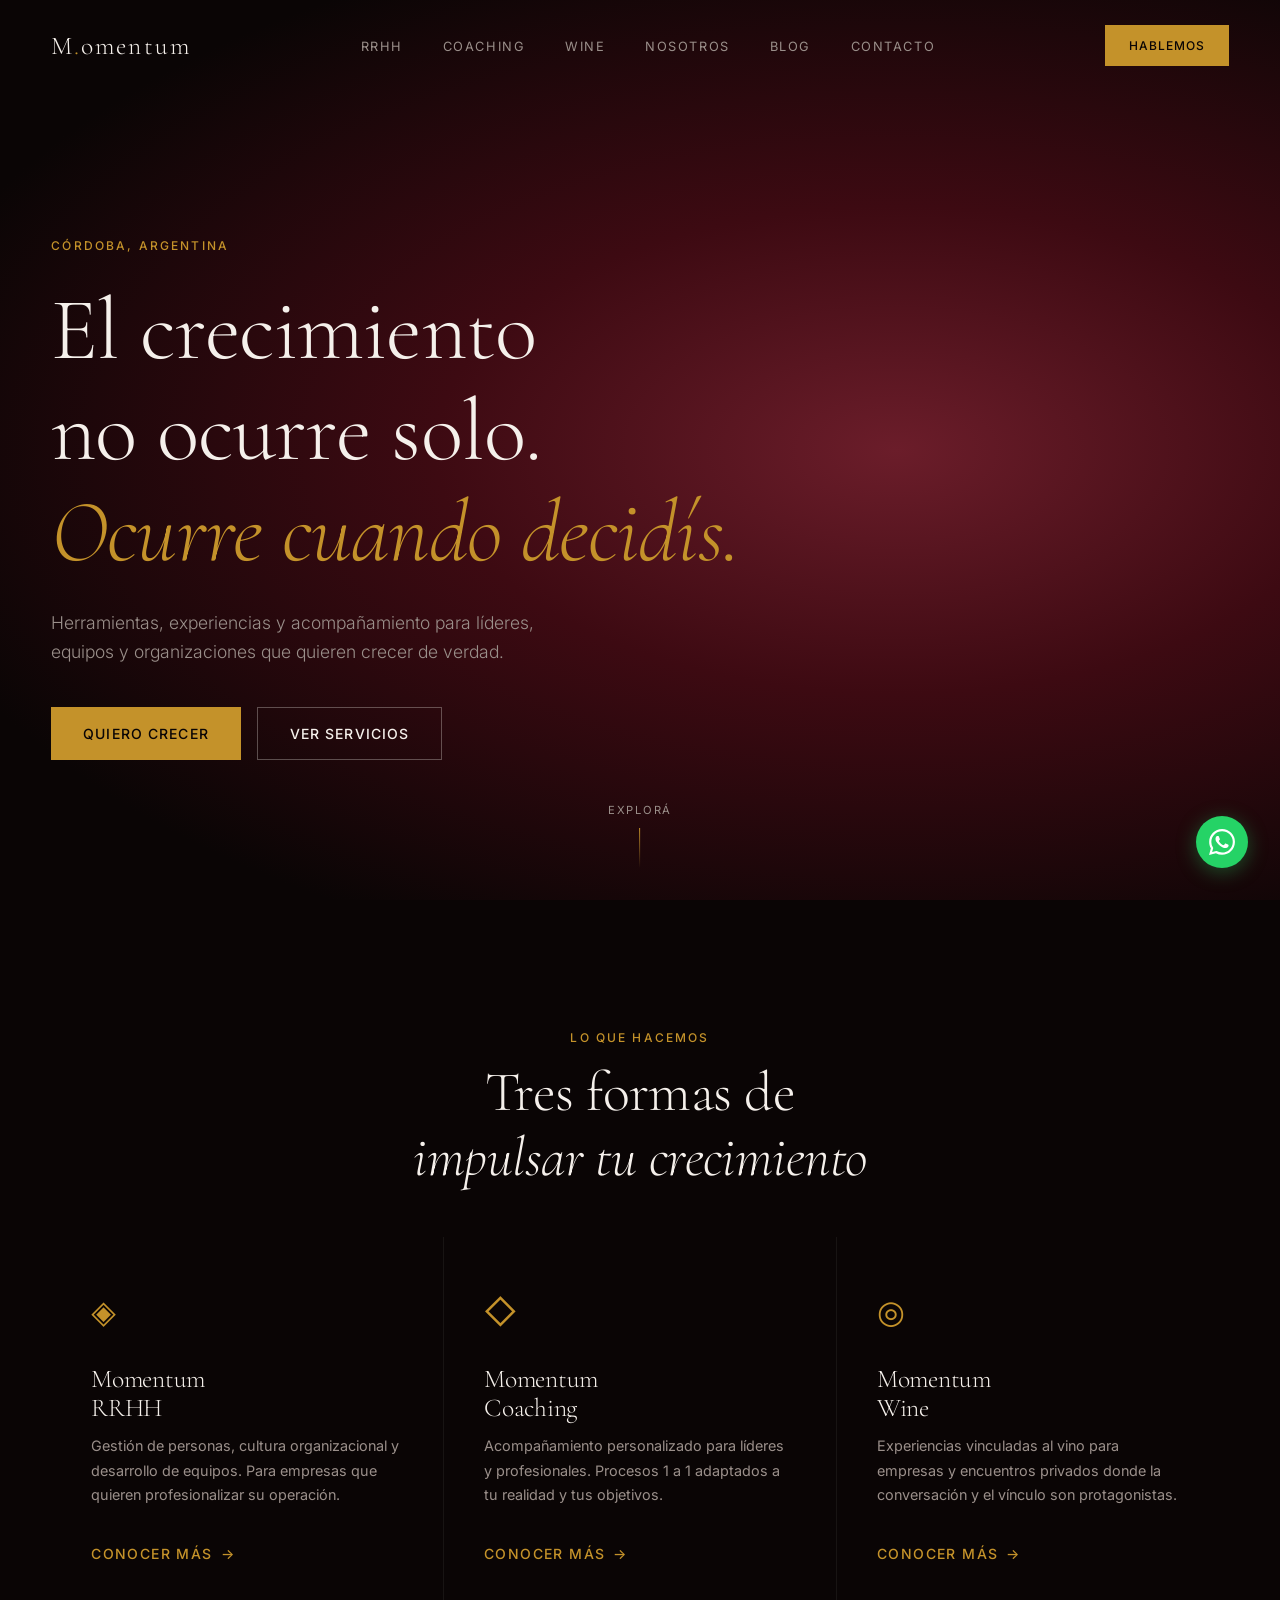
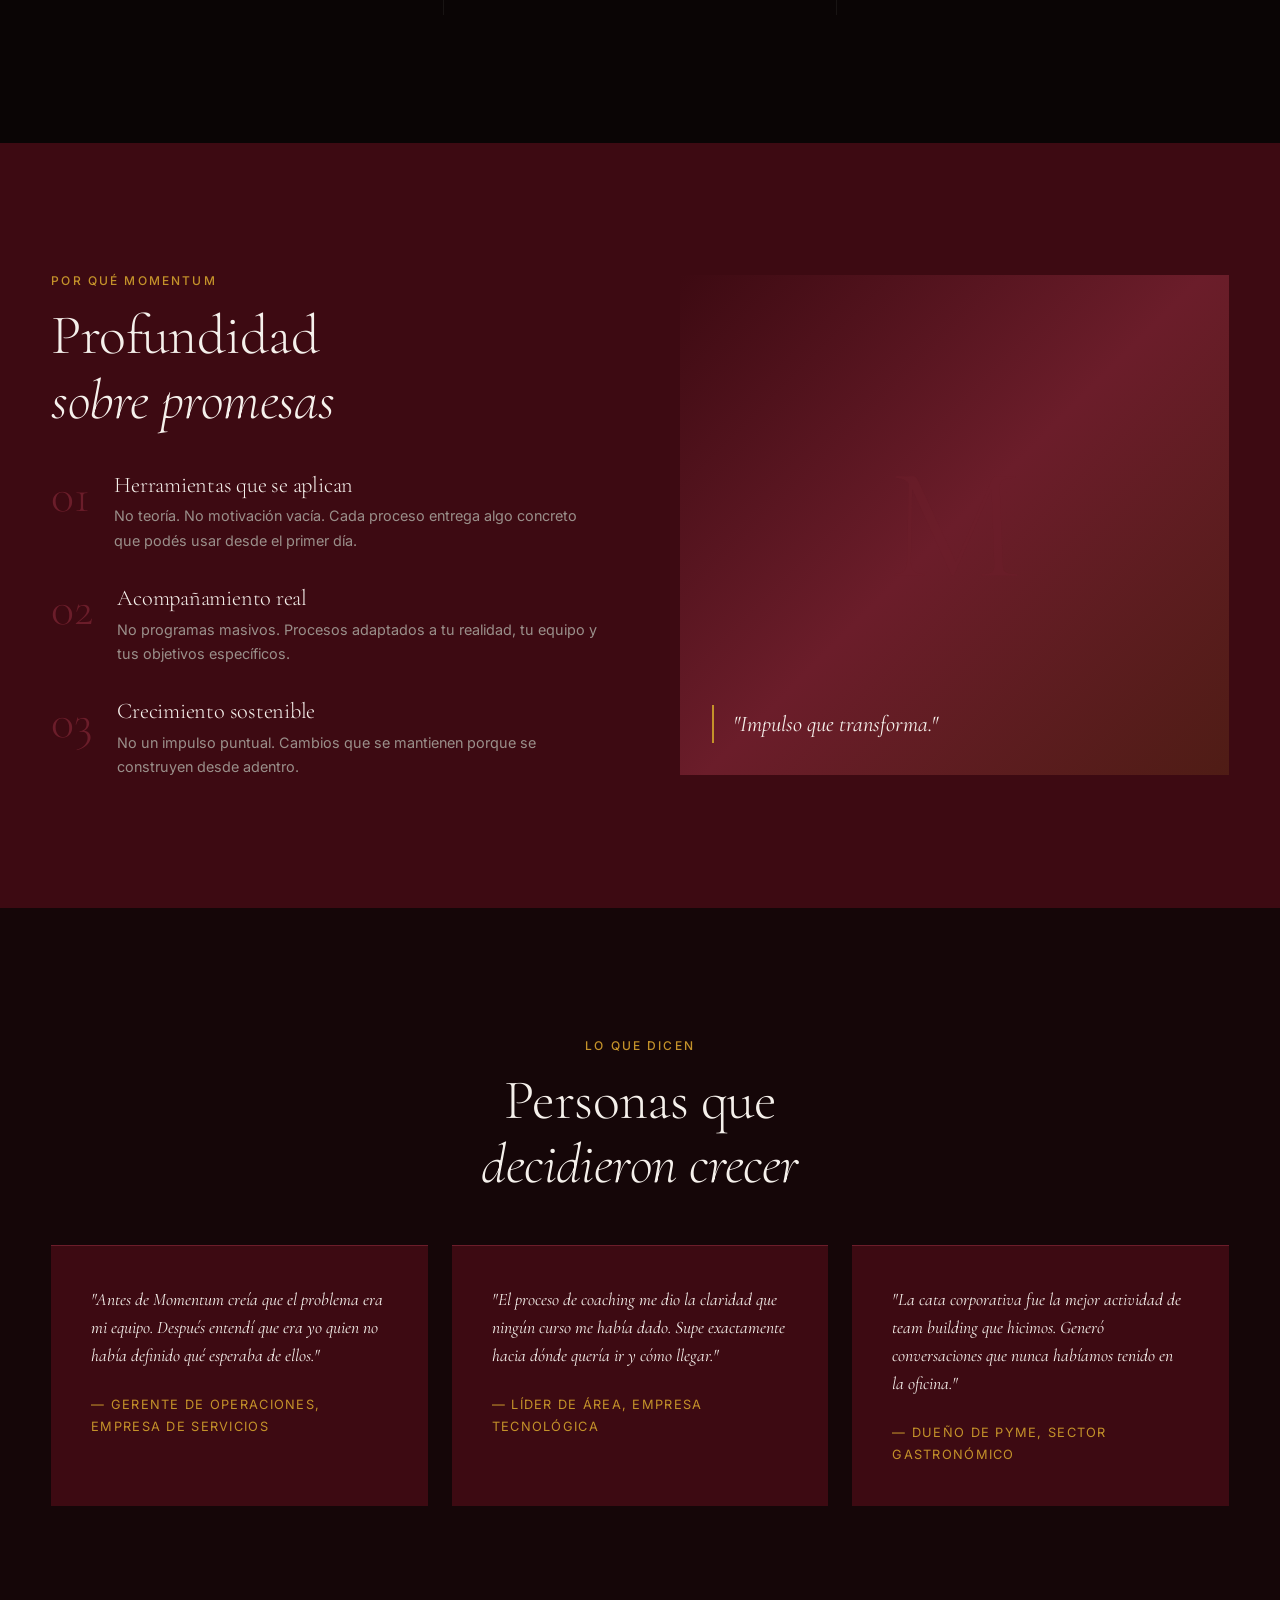
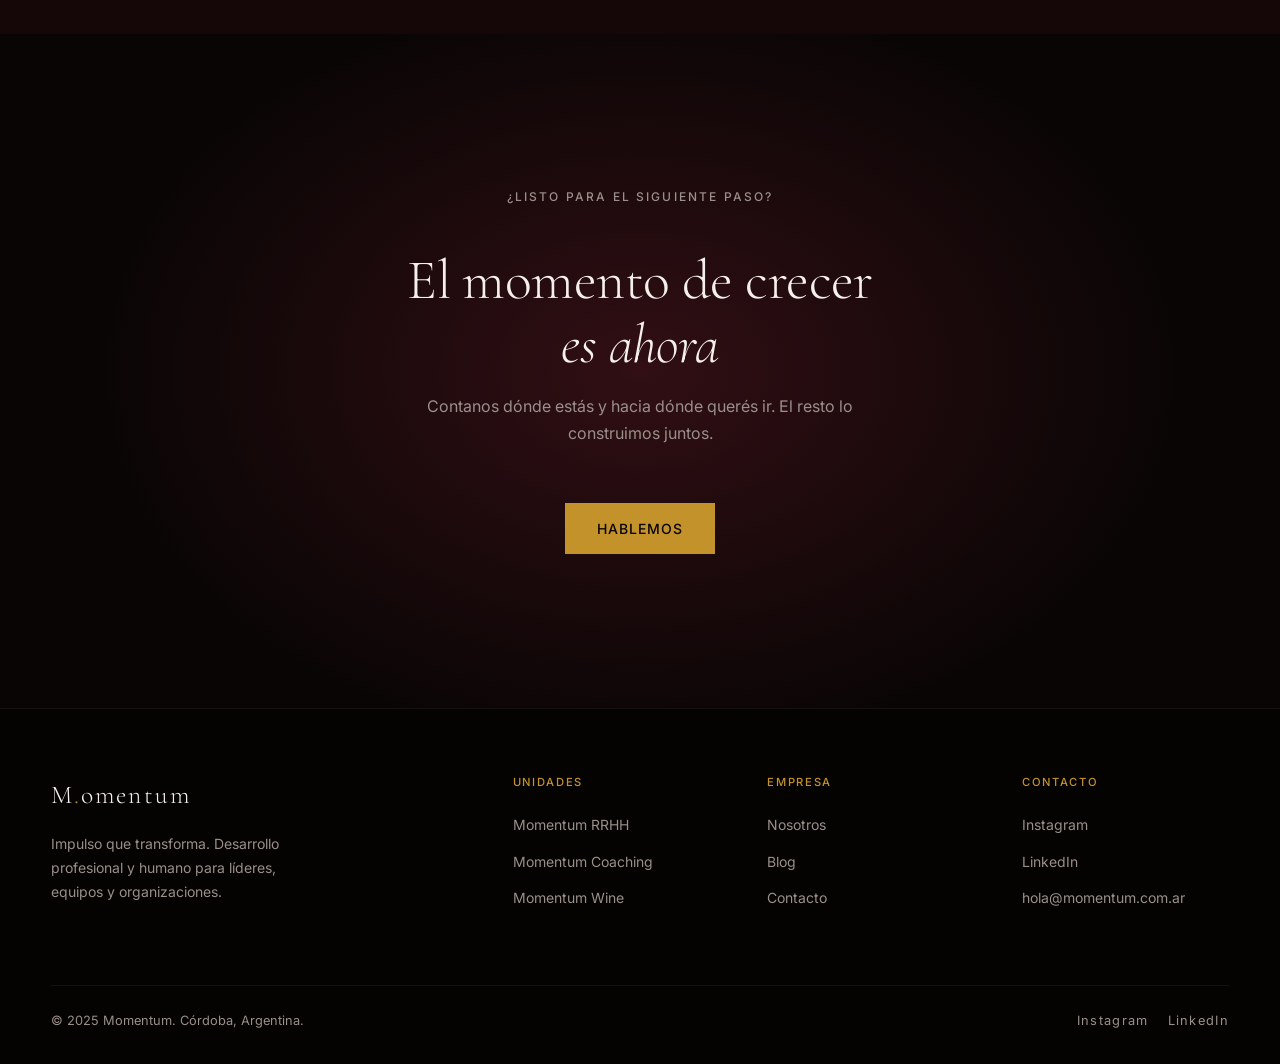
==== index.html @ 83530eb9 "primera version sitio momentum" ====
<!DOCTYPE html>
<html lang="es">
<head>
  <meta charset="UTF-8">
  <meta name="viewport" content="width=device-width, initial-scale=1.0">
  <meta name="description" content="Momentum — Impulso que transforma. Desarrollo profesional y humano para líderes, equipos y organizaciones en Córdoba, Argentina.">
  <meta name="keywords" content="liderazgo Córdoba, coaching profesional Córdoba, RRHH Córdoba, desarrollo profesional, gestión de equipos">
  <title>Momentum — Impulso que transforma</title>
  <link rel="stylesheet" href="css/style.css">
  <link rel="preconnect" href="https://fonts.googleapis.com">
  <link rel="preconnect" href="https://fonts.gstatic.com" crossorigin>
  <link href="https://fonts.googleapis.com/css2?family=Cormorant+Garamond:ital,wght@0,300;0,400;0,600;1,300;1,400&family=Inter:wght@300;400;500&display=swap" rel="stylesheet">
</head>
<body>

  <header class="header">
    <div class="container">
      <nav class="nav">
        <a href="index.html" class="nav__logo">M<span style="color:#C4922A">.</span>omentum</a>
        <ul class="nav__links">
          <li><a href="pages/rrhh.html">RRHH</a></li>
          <li><a href="pages/coaching.html">Coaching</a></li>
          <li><a href="pages/wine.html">Wine</a></li>
          <li><a href="pages/nosotros.html">Nosotros</a></li>
          <li><a href="pages/blog.html">Blog</a></li>
          <li><a href="pages/contacto.html">Contacto</a></li>
        </ul>
        <div class="nav__cta">
          <a href="pages/contacto.html" class="btn btn--primary" style="font-size:.75rem;padding:.65rem 1.5rem;">Hablemos</a>
        </div>
        <button class="nav__burger" aria-label="Menú"><span></span><span></span><span></span></button>
      </nav>
    </div>
  </header>

  <nav class="nav__mobile">
    <button class="nav__mobile-close" aria-label="Cerrar">×</button>
    <a href="pages/rrhh.html">RRHH</a>
    <a href="pages/coaching.html">Coaching</a>
    <a href="pages/wine.html">Wine</a>
    <a href="pages/nosotros.html">Nosotros</a>
    <a href="pages/blog.html">Blog</a>
    <a href="pages/contacto.html">Contacto</a>
    <a href="pages/contacto.html" class="btn btn--primary">Hablemos</a>
  </nav>

  <section class="hero">
    <div class="hero__bg"></div>
    <div class="container">
      <div class="hero__content">
        <p class="eyebrow hero__eyebrow">Córdoba, Argentina</p>
        <h1 class="hero__title">El crecimiento<br>no ocurre solo.<br><em>Ocurre cuando decidís.</em></h1>
        <p class="hero__sub">Herramientas, experiencias y acompañamiento para líderes, equipos y organizaciones que quieren crecer de verdad.</p>
        <div class="hero__actions">
          <a href="pages/contacto.html" class="btn btn--primary">Quiero crecer</a>
          <a href="#unidades" class="btn btn--outline">Ver servicios</a>
        </div>
      </div>
    </div>
    <div class="hero__scroll">Explorá</div>
  </section>

  <section id="unidades" class="section section--dark">
    <div class="container">
      <div style="text-align:center;margin-bottom:3rem;" class="fade-in">
        <p class="eyebrow">Lo que hacemos</p>
        <h2 style="margin-top:.75rem;">Tres formas de<br><em>impulsar tu crecimiento</em></h2>
      </div>
      <div class="units">
        <a href="pages/rrhh.html" class="unit-card fade-in">
          <div class="unit-card__icon">◈</div>
          <h3 class="unit-card__title">Momentum<br>RRHH</h3>
          <p class="unit-card__desc">Gestión de personas, cultura organizacional y desarrollo de equipos. Para empresas que quieren profesionalizar su operación.</p>
          <span class="btn btn--ghost">Conocer más</span>
        </a>
        <a href="pages/coaching.html" class="unit-card fade-in">
          <div class="unit-card__icon">◇</div>
          <h3 class="unit-card__title">Momentum<br>Coaching</h3>
          <p class="unit-card__desc">Acompañamiento personalizado para líderes y profesionales. Procesos 1 a 1 adaptados a tu realidad y tus objetivos.</p>
          <span class="btn btn--ghost">Conocer más</span>
        </a>
        <a href="pages/wine.html" class="unit-card fade-in">
          <div class="unit-card__icon">◎</div>
          <h3 class="unit-card__title">Momentum<br>Wine</h3>
          <p class="unit-card__desc">Experiencias vinculadas al vino para empresas y encuentros privados donde la conversación y el vínculo son protagonistas.</p>
          <span class="btn btn--ghost">Conocer más</span>
        </a>
      </div>
    </div>
  </section>

  <section class="section section--borgona">
    <div class="container">
      <div class="diferencial__grid">
        <div>
          <p class="eyebrow fade-in">Por qué Momentum</p>
          <h2 style="margin-block:.75rem 2.5rem;" class="fade-in">Profundidad<br><em>sobre promesas</em></h2>
          <ul class="diferencial__list">
            <li class="diferencial__item fade-in">
              <span class="diferencial__num">01</span>
              <div class="diferencial__text">
                <h4>Herramientas que se aplican</h4>
                <p>No teoría. No motivación vacía. Cada proceso entrega algo concreto que podés usar desde el primer día.</p>
              </div>
            </li>
            <li class="diferencial__item fade-in">
              <span class="diferencial__num">02</span>
              <div class="diferencial__text">
                <h4>Acompañamiento real</h4>
                <p>No programas masivos. Procesos adaptados a tu realidad, tu equipo y tus objetivos específicos.</p>
              </div>
            </li>
            <li class="diferencial__item fade-in">
              <span class="diferencial__num">03</span>
              <div class="diferencial__text">
                <h4>Crecimiento sostenible</h4>
                <p>No un impulso puntual. Cambios que se mantienen porque se construyen desde adentro.</p>
              </div>
            </li>
          </ul>
        </div>
        <div class="diferencial__visual fade-in">
          <div style="width:100%;height:100%;background:linear-gradient(135deg,#3d0a12 0%,#6B1D2A 50%,#C4922A22 100%);display:flex;align-items:center;justify-content:center;">
            <div style="font-family:'Cormorant Garamond',serif;font-size:10rem;font-weight:300;color:rgba(107,29,42,.5);line-height:1;">M</div>
          </div>
          <blockquote class="diferencial__quote">"Impulso que transforma."</blockquote>
        </div>
      </div>
    </div>
  </section>

  <section class="section section--mid">
    <div class="container">
      <div style="text-align:center;margin-bottom:3rem;" class="fade-in">
        <p class="eyebrow">Lo que dicen</p>
        <h2 style="margin-top:.75rem;">Personas que<br><em>decidieron crecer</em></h2>
      </div>
      <div class="testimonios__grid">
        <div class="testimonio fade-in">
          <p class="testimonio__text">"Antes de Momentum creía que el problema era mi equipo. Después entendí que era yo quien no había definido qué esperaba de ellos."</p>
          <p class="testimonio__autor">— Gerente de operaciones, empresa de servicios</p>
        </div>
        <div class="testimonio fade-in">
          <p class="testimonio__text">"El proceso de coaching me dio la claridad que ningún curso me había dado. Supe exactamente hacia dónde quería ir y cómo llegar."</p>
          <p class="testimonio__autor">— Líder de área, empresa tecnológica</p>
        </div>
        <div class="testimonio fade-in">
          <p class="testimonio__text">"La cata corporativa fue la mejor actividad de team building que hicimos. Generó conversaciones que nunca habíamos tenido en la oficina."</p>
          <p class="testimonio__autor">— Dueño de PyME, sector gastronómico</p>
        </div>
      </div>
    </div>
  </section>

  <section class="section section--dark cta-banner">
    <div class="container">
      <p class="eyebrow fade-in">¿Listo para el siguiente paso?</p>
      <h2 class="fade-in" style="margin-block:.75rem 1rem;">El momento de crecer<br><em>es ahora</em></h2>
      <p class="fade-in">Contanos dónde estás y hacia dónde querés ir. El resto lo construimos juntos.</p>
      <a href="pages/contacto.html" class="btn btn--primary fade-in" style="margin-top:1rem;">Hablemos</a>
    </div>
  </section>

  <footer class="footer">
    <div class="container">
      <div class="footer__grid">
        <div class="footer__brand">
          <div style="font-family:'Cormorant Garamond',serif;font-size:1.6rem;font-weight:300;letter-spacing:.08em;">M<span style="color:#C4922A">.</span>omentum</div>
          <p>Impulso que transforma. Desarrollo profesional y humano para líderes, equipos y organizaciones.</p>
        </div>
        <div class="footer__col">
          <h5>Unidades</h5>
          <ul>
            <li><a href="pages/rrhh.html">Momentum RRHH</a></li>
            <li><a href="pages/coaching.html">Momentum Coaching</a></li>
            <li><a href="pages/wine.html">Momentum Wine</a></li>
          </ul>
        </div>
        <div class="footer__col">
          <h5>Empresa</h5>
          <ul>
            <li><a href="pages/nosotros.html">Nosotros</a></li>
            <li><a href="pages/blog.html">Blog</a></li>
            <li><a href="pages/contacto.html">Contacto</a></li>
          </ul>
        </div>
        <div class="footer__col">
          <h5>Contacto</h5>
          <ul>
            <li><a href="https://instagram.com" target="_blank">Instagram</a></li>
            <li><a href="https://linkedin.com" target="_blank">LinkedIn</a></li>
            <li><a href="mailto:hola@momentum.com.ar">hola@momentum.com.ar</a></li>
          </ul>
        </div>
      </div>
      <div class="footer__bottom">
        <p>© 2025 Momentum. Córdoba, Argentina.</p>
        <div class="footer__social">
          <a href="https://instagram.com" target="_blank">Instagram</a>
          <a href="https://linkedin.com" target="_blank">LinkedIn</a>
        </div>
      </div>
    </div>
  </footer>

  <a href="https://wa.me/5493510000000" target="_blank" class="wa-float" aria-label="WhatsApp">
    <svg viewBox="0 0 24 24" xmlns="http://www.w3.org/2000/svg"><path d="M17.472 14.382c-.297-.149-1.758-.867-2.03-.967-.273-.099-.471-.148-.67.15-.197.297-.767.966-.94 1.164-.173.199-.347.223-.644.075-.297-.15-1.255-.463-2.39-1.475-.883-.788-1.48-1.761-1.653-2.059-.173-.297-.018-.458.13-.606.134-.133.298-.347.446-.52.149-.174.198-.298.298-.497.099-.198.05-.371-.025-.52-.075-.149-.669-1.612-.916-2.207-.242-.579-.487-.5-.669-.51-.173-.008-.371-.01-.57-.01-.198 0-.52.074-.792.372-.272.297-1.04 1.016-1.04 2.479 0 1.462 1.065 2.875 1.213 3.074.149.198 2.096 3.2 5.077 4.487.709.306 1.262.489 1.694.625.712.227 1.36.195 1.871.118.571-.085 1.758-.719 2.006-1.413.248-.694.248-1.289.173-1.413-.074-.124-.272-.198-.57-.347m-5.421 7.403h-.004a9.87 9.87 0 01-5.031-1.378l-.361-.214-3.741.982.998-3.648-.235-.374a9.86 9.86 0 01-1.51-5.26c.001-5.45 4.436-9.884 9.888-9.884 2.64 0 5.122 1.03 6.988 2.898a9.825 9.825 0 012.893 6.994c-.003 5.45-4.437 9.884-9.885 9.884m8.413-18.297A11.815 11.815 0 0012.05 0C5.495 0 .16 5.335.157 11.892c0 2.096.547 4.142 1.588 5.945L.057 24l6.305-1.654a11.882 11.882 0 005.683 1.448h.005c6.554 0 11.89-5.335 11.893-11.893a11.821 11.821 0 00-3.48-8.413z"/></svg>
  </a>

  <script src="js/main.js"></script>
</body>
</html>
---- css/style.css ----
@import url('https://fonts.googleapis.com/css2?family=Cormorant+Garamond:ital,wght@0,300;0,400;0,600;1,300;1,400&family=Inter:wght@300;400;500&display=swap');

/* ── TOKENS ── */
:root {
  --negro:    #0a0505;
  --borgona:  #3d0a12;
  --borgona2: #6B1D2A;
  --ambar:    #C4922A;
  --amarillo: #F0C040;
  --blanco:   #F5F0EB;
  --gris:     #9A8F8A;
  --display:  'Cormorant Garamond', Georgia, serif;
  --body:     'Inter', system-ui, sans-serif;
  --ease:     cubic-bezier(.4,0,.2,1);
}

*, *::before, *::after { box-sizing: border-box; margin: 0; padding: 0; }

html { scroll-behavior: smooth; }

body {
  background: var(--negro);
  color: var(--blanco);
  font-family: var(--body);
  font-size: 16px;
  line-height: 1.7;
  overflow-x: hidden;
}

img { max-width: 100%; display: block; }
a { color: inherit; text-decoration: none; }

/* ── TIPOGRAFÍA ── */
h1, h2, h3, h4 {
  font-family: var(--display);
  font-weight: 300;
  line-height: 1.15;
  letter-spacing: -0.01em;
}

h1 { font-size: clamp(2.8rem, 7vw, 5.5rem); }
h2 { font-size: clamp(2rem, 4.5vw, 3.5rem); }
h3 { font-size: clamp(1.4rem, 3vw, 2rem); }
h4 { font-size: clamp(1.1rem, 2vw, 1.4rem); }

.eyebrow {
  font-family: var(--body);
  font-size: .75rem;
  font-weight: 500;
  letter-spacing: .18em;
  text-transform: uppercase;
  color: var(--ambar);
}

.accent { color: var(--ambar); }
.accent-yellow { color: var(--amarillo); }

/* ── LAYOUT ── */
.container {
  width: min(1200px, 92vw);
  margin-inline: auto;
}

.section {
  padding-block: clamp(4rem, 10vw, 8rem);
}

.section--dark   { background: var(--negro); }
.section--borgona { background: var(--borgona); }
.section--mid    { background: #150608; }

/* ── BOTONES ── */
.btn {
  display: inline-flex;
  align-items: center;
  gap: .5rem;
  padding: .85rem 2rem;
  font-family: var(--body);
  font-size: .875rem;
  font-weight: 500;
  letter-spacing: .08em;
  text-transform: uppercase;
  border: none;
  cursor: pointer;
  transition: all .3s var(--ease);
}

.btn--primary {
  background: var(--ambar);
  color: var(--negro);
}
.btn--primary:hover { background: var(--amarillo); transform: translateY(-2px); }

.btn--outline {
  background: transparent;
  color: var(--blanco);
  border: 1px solid rgba(245,240,235,.3);
}
.btn--outline:hover { border-color: var(--ambar); color: var(--ambar); }

.btn--ghost {
  background: transparent;
  color: var(--ambar);
  padding: 0;
  letter-spacing: .1em;
}
.btn--ghost::after { content: ' →'; transition: margin .3s var(--ease); }
.btn--ghost:hover::after { margin-left: .4rem; }

/* ── HEADER / NAV ── */
.header {
  position: fixed;
  top: 0; left: 0; right: 0;
  z-index: 100;
  padding: 1.5rem 0;
  transition: background .4s var(--ease), padding .4s var(--ease);
}

.header.scrolled {
  background: rgba(10,5,5,.92);
  backdrop-filter: blur(12px);
  padding: 1rem 0;
}

.nav {
  display: flex;
  align-items: center;
  justify-content: space-between;
}

.nav__logo {
  font-family: var(--display);
  font-size: 1.6rem;
  font-weight: 300;
  letter-spacing: .08em;
  color: var(--blanco);
}

.nav__logo span { color: var(--ambar); }

.nav__links {
  display: flex;
  gap: 2.5rem;
  list-style: none;
}

.nav__links a {
  font-size: .8rem;
  font-weight: 400;
  letter-spacing: .12em;
  text-transform: uppercase;
  color: var(--gris);
  transition: color .3s var(--ease);
}

.nav__links a:hover { color: var(--blanco); }

.nav__cta { display: flex; align-items: center; }

.nav__burger {
  display: none;
  flex-direction: column;
  gap: 5px;
  cursor: pointer;
  background: none;
  border: none;
  padding: .5rem;
}

.nav__burger span {
  display: block;
  width: 24px;
  height: 1px;
  background: var(--blanco);
  transition: all .3s var(--ease);
}

/* Mobile nav */
.nav__mobile {
  display: none;
  position: fixed;
  inset: 0;
  background: var(--borgona);
  z-index: 200;
  flex-direction: column;
  align-items: center;
  justify-content: center;
  gap: 2.5rem;
}

.nav__mobile.open { display: flex; }

.nav__mobile a {
  font-family: var(--display);
  font-size: 2.5rem;
  font-weight: 300;
  color: var(--blanco);
  letter-spacing: .05em;
  transition: color .3s var(--ease);
}

.nav__mobile a:hover { color: var(--ambar); }

.nav__mobile-close {
  position: absolute;
  top: 1.5rem; right: 1.5rem;
  background: none;
  border: none;
  color: var(--blanco);
  font-size: 2rem;
  cursor: pointer;
}

/* ── HERO ── */
.hero {
  position: relative;
  min-height: 100svh;
  display: flex;
  align-items: center;
  overflow: hidden;
}

.hero__bg {
  position: absolute;
  inset: 0;
  background: radial-gradient(ellipse 80% 60% at 70% 50%, #6B1D2A 0%, #3d0a12 45%, #0a0505 100%);
}

.hero__content {
  position: relative;
  z-index: 2;
  max-width: 800px;
  padding-top: 6rem;
}

.hero__eyebrow { margin-bottom: 1.5rem; }

.hero__title {
  margin-bottom: 1.5rem;
  color: var(--blanco);
}

.hero__title em {
  font-style: italic;
  color: var(--ambar);
}

.hero__sub {
  font-size: 1.1rem;
  color: var(--gris);
  max-width: 520px;
  margin-bottom: 2.5rem;
  font-weight: 300;
}

.hero__actions {
  display: flex;
  gap: 1rem;
  flex-wrap: wrap;
}

.hero__scroll {
  position: absolute;
  bottom: 2rem;
  left: 50%;
  transform: translateX(-50%);
  display: flex;
  flex-direction: column;
  align-items: center;
  gap: .5rem;
  color: var(--gris);
  font-size: .7rem;
  letter-spacing: .15em;
  text-transform: uppercase;
  animation: scrollBounce 2s infinite;
}

.hero__scroll::after {
  content: '';
  display: block;
  width: 1px;
  height: 40px;
  background: linear-gradient(to bottom, var(--ambar), transparent);
}

@keyframes scrollBounce {
  0%, 100% { transform: translateX(-50%) translateY(0); }
  50% { transform: translateX(-50%) translateY(6px); }
}

/* ── UNIDADES CARDS ── */
.units {
  display: grid;
  grid-template-columns: repeat(3, 1fr);
  gap: 1px;
  background: rgba(245,240,235,.06);
}

.unit-card {
  background: var(--negro);
  padding: 3rem 2.5rem;
  transition: background .4s var(--ease);
  position: relative;
  overflow: hidden;
}

.unit-card::before {
  content: '';
  position: absolute;
  bottom: 0; left: 0; right: 0;
  height: 2px;
  background: var(--ambar);
  transform: scaleX(0);
  transform-origin: left;
  transition: transform .4s var(--ease);
}

.unit-card:hover { background: var(--borgona); }
.unit-card:hover::before { transform: scaleX(1); }

.unit-card__icon {
  font-size: 2rem;
  margin-bottom: 1.5rem;
  color: var(--ambar);
}

.unit-card__title {
  font-size: 1.6rem;
  margin-bottom: .75rem;
}

.unit-card__desc {
  color: var(--gris);
  font-size: .9rem;
  line-height: 1.7;
  margin-bottom: 2rem;
}

/* ── DIFERENCIAL ── */
.diferencial__grid {
  display: grid;
  grid-template-columns: 1fr 1fr;
  gap: 5rem;
  align-items: center;
}

.diferencial__list {
  list-style: none;
  display: flex;
  flex-direction: column;
  gap: 2rem;
}

.diferencial__item {
  display: flex;
  gap: 1.5rem;
  align-items: flex-start;
}

.diferencial__num {
  font-family: var(--display);
  font-size: 3rem;
  font-weight: 300;
  color: var(--borgona2);
  line-height: 1;
  flex-shrink: 0;
}

.diferencial__text h4 { margin-bottom: .4rem; }
.diferencial__text p { color: var(--gris); font-size: .9rem; }

.diferencial__visual {
  position: relative;
  height: 500px;
  background: var(--borgona);
  overflow: hidden;
}

.diferencial__visual img {
  width: 100%; height: 100%;
  object-fit: cover;
  opacity: .6;
}

.diferencial__quote {
  position: absolute;
  bottom: 2rem; left: 2rem; right: 2rem;
  font-family: var(--display);
  font-size: 1.4rem;
  font-style: italic;
  color: var(--blanco);
  border-left: 2px solid var(--ambar);
  padding-left: 1.2rem;
}

/* ── TESTIMONIOS ── */
.testimonios__grid {
  display: grid;
  grid-template-columns: repeat(3, 1fr);
  gap: 1.5rem;
}

.testimonio {
  background: var(--borgona);
  padding: 2.5rem;
  border-top: 1px solid var(--borgona2);
}

.testimonio__text {
  font-family: var(--display);
  font-size: 1.1rem;
  font-style: italic;
  color: var(--blanco);
  margin-bottom: 1.5rem;
  line-height: 1.6;
}

.testimonio__autor {
  font-size: .8rem;
  color: var(--ambar);
  letter-spacing: .1em;
  text-transform: uppercase;
}

/* ── CTA BANNER ── */
.cta-banner {
  text-align: center;
  padding-block: clamp(5rem, 12vw, 10rem);
  position: relative;
  overflow: hidden;
}

.cta-banner::before {
  content: '';
  position: absolute;
  inset: 0;
  background: radial-gradient(ellipse 60% 80% at 50% 50%, var(--borgona2) 0%, transparent 70%);
  opacity: .4;
}

.cta-banner > * { position: relative; z-index: 1; }
.cta-banner h2 { margin-bottom: 1rem; }
.cta-banner p { color: var(--gris); margin-bottom: 2.5rem; max-width: 500px; margin-inline: auto; }

/* ── FOOTER ── */
.footer {
  background: #050202;
  padding-block: 4rem 2rem;
  border-top: 1px solid rgba(245,240,235,.06);
}

.footer__grid {
  display: grid;
  grid-template-columns: 2fr 1fr 1fr 1fr;
  gap: 3rem;
  margin-bottom: 4rem;
}

.footer__brand p {
  color: var(--gris);
  font-size: .875rem;
  margin-top: 1rem;
  max-width: 280px;
}

.footer__col h5 {
  font-family: var(--body);
  font-size: .7rem;
  font-weight: 500;
  letter-spacing: .15em;
  text-transform: uppercase;
  color: var(--ambar);
  margin-bottom: 1.2rem;
}

.footer__col ul { list-style: none; }
.footer__col li { margin-bottom: .6rem; }
.footer__col a {
  color: var(--gris);
  font-size: .875rem;
  transition: color .3s var(--ease);
}
.footer__col a:hover { color: var(--blanco); }

.footer__bottom {
  border-top: 1px solid rgba(245,240,235,.06);
  padding-top: 1.5rem;
  display: flex;
  justify-content: space-between;
  align-items: center;
  flex-wrap: wrap;
  gap: 1rem;
}

.footer__bottom p {
  color: var(--gris);
  font-size: .8rem;
}

.footer__social {
  display: flex;
  gap: 1.2rem;
}

.footer__social a {
  color: var(--gris);
  font-size: .8rem;
  letter-spacing: .1em;
  transition: color .3s var(--ease);
}
.footer__social a:hover { color: var(--ambar); }

/* ── WHATSAPP FLOTANTE ── */
.wa-float {
  position: fixed;
  bottom: 2rem;
  right: 2rem;
  z-index: 99;
  width: 52px;
  height: 52px;
  background: #25D366;
  border-radius: 50%;
  display: flex;
  align-items: center;
  justify-content: center;
  box-shadow: 0 4px 20px rgba(37,211,102,.35);
  transition: transform .3s var(--ease);
}

.wa-float:hover { transform: scale(1.1); }

.wa-float svg { width: 26px; height: 26px; fill: white; }

/* ── PÁGINAS INTERNAS ── */
.page-hero {
  padding-top: 10rem;
  padding-bottom: 5rem;
  position: relative;
  overflow: hidden;
}

.page-hero::before {
  content: '';
  position: absolute;
  inset: 0;
  background: radial-gradient(ellipse 80% 100% at 30% 50%, var(--borgona) 0%, var(--negro) 70%);
}

.page-hero > .container { position: relative; z-index: 1; }

.page-hero h1 { margin-block: 1rem 1.5rem; }
.page-hero p { color: var(--gris); max-width: 600px; font-size: 1.1rem; }

/* Servicios */
.servicios__grid {
  display: grid;
  grid-template-columns: repeat(auto-fit, minmax(280px, 1fr));
  gap: 1.5rem;
}

.servicio-card {
  background: var(--borgona);
  padding: 2.5rem;
  border-left: 2px solid var(--borgona2);
  transition: border-color .3s var(--ease);
}

.servicio-card:hover { border-color: var(--ambar); }
.servicio-card h3 { margin-bottom: .75rem; }
.servicio-card p { color: var(--gris); font-size: .9rem; }

/* Proceso */
.proceso__steps {
  display: flex;
  flex-direction: column;
  gap: 0;
}

.paso {
  display: grid;
  grid-template-columns: 80px 1fr;
  gap: 2rem;
  padding-block: 2.5rem;
  border-bottom: 1px solid rgba(245,240,235,.06);
  align-items: start;
}

.paso__num {
  font-family: var(--display);
  font-size: 3.5rem;
  font-weight: 300;
  color: var(--borgona2);
  line-height: 1;
}

.paso h4 { margin-bottom: .5rem; }
.paso p { color: var(--gris); font-size: .9rem; }

/* Blog */
.blog__grid {
  display: grid;
  grid-template-columns: repeat(auto-fit, minmax(300px, 1fr));
  gap: 2rem;
}

.blog-card {
  background: var(--borgona);
  overflow: hidden;
  transition: transform .3s var(--ease);
}

.blog-card:hover { transform: translateY(-4px); }

.blog-card__img {
  height: 200px;
  background: var(--borgona2);
  overflow: hidden;
}

.blog-card__img img {
  width: 100%; height: 100%;
  object-fit: cover;
  transition: transform .5s var(--ease);
}

.blog-card:hover .blog-card__img img { transform: scale(1.05); }

.blog-card__body { padding: 2rem; }

.blog-card__cat {
  font-size: .7rem;
  font-weight: 500;
  letter-spacing: .15em;
  text-transform: uppercase;
  color: var(--ambar);
  margin-bottom: .75rem;
}

.blog-card__title {
  font-size: 1.2rem;
  margin-bottom: 1rem;
  line-height: 1.3;
}

.blog-card__meta {
  font-size: .8rem;
  color: var(--gris);
}

/* Contacto */
.contacto__grid {
  display: grid;
  grid-template-columns: 1fr 1.2fr;
  gap: 5rem;
  align-items: start;
}

.contacto__info h3 { margin-bottom: 1rem; }
.contacto__info p { color: var(--gris); margin-bottom: 2rem; }

.contacto__dato {
  display: flex;
  gap: 1rem;
  align-items: center;
  margin-bottom: 1.2rem;
  color: var(--gris);
  font-size: .9rem;
}

.contacto__dato span:first-child { color: var(--ambar); font-size: 1.2rem; }

.form { display: flex; flex-direction: column; gap: 1.2rem; }

.form__group { display: flex; flex-direction: column; gap: .5rem; }

.form__group label {
  font-size: .75rem;
  font-weight: 500;
  letter-spacing: .1em;
  text-transform: uppercase;
  color: var(--gris);
}

.form__group input,
.form__group select,
.form__group textarea {
  background: var(--borgona);
  border: 1px solid rgba(245,240,235,.1);
  color: var(--blanco);
  padding: .9rem 1.2rem;
  font-family: var(--body);
  font-size: .9rem;
  transition: border-color .3s var(--ease);
  outline: none;
  width: 100%;
}

.form__group input:focus,
.form__group select:focus,
.form__group textarea:focus {
  border-color: var(--ambar);
}

.form__group textarea { resize: vertical; min-height: 140px; }

.form__group select option { background: var(--borgona); }

/* Nosotros */
.equipo__grid {
  display: grid;
  grid-template-columns: repeat(auto-fit, minmax(280px, 1fr));
  gap: 3rem;
}

.equipo-card { text-align: center; }

.equipo-card__foto {
  width: 200px;
  height: 200px;
  border-radius: 50%;
  background: var(--borgona2);
  margin: 0 auto 1.5rem;
  overflow: hidden;
}

.equipo-card__foto img {
  width: 100%; height: 100%;
  object-fit: cover;
}

.equipo-card h3 { margin-bottom: .3rem; }
.equipo-card__rol {
  color: var(--ambar);
  font-size: .8rem;
  letter-spacing: .12em;
  text-transform: uppercase;
  margin-bottom: 1rem;
}
.equipo-card p { color: var(--gris); font-size: .875rem; }

/* Wine */
.wine__experiencias {
  display: grid;
  grid-template-columns: repeat(auto-fit, minmax(260px, 1fr));
  gap: 1.5rem;
}

.wine-card {
  background: var(--borgona);
  padding: 2.5rem;
  text-align: center;
  transition: background .3s var(--ease);
}

.wine-card:hover { background: var(--borgona2); }

.wine-card__icon {
  font-size: 2.5rem;
  margin-bottom: 1.2rem;
}

.wine-card h3 { margin-bottom: .75rem; }
.wine-card p { color: var(--gris); font-size: .875rem; }

/* ── FADE IN ON SCROLL ── */
.fade-in {
  opacity: 0;
  transform: translateY(30px);
  transition: opacity .8s var(--ease), transform .8s var(--ease);
}

.fade-in.visible {
  opacity: 1;
  transform: translateY(0);
}

/* ── RESPONSIVE ── */
@media (max-width: 1024px) {
  .units { grid-template-columns: 1fr; }
  .diferencial__grid { grid-template-columns: 1fr; }
  .diferencial__visual { height: 300px; order: -1; }
  .testimonios__grid { grid-template-columns: 1fr; }
  .footer__grid { grid-template-columns: 1fr 1fr; }
  .contacto__grid { grid-template-columns: 1fr; gap: 3rem; }
}

@media (max-width: 768px) {
  .nav__links, .nav__cta { display: none; }
  .nav__burger { display: flex; }
  .units { grid-template-columns: 1fr; }
  .footer__grid { grid-template-columns: 1fr; }
  .hero__actions { flex-direction: column; }
  .paso { grid-template-columns: 60px 1fr; }
}

@media (prefers-reduced-motion: reduce) {
  *, *::before, *::after { transition: none !important; animation: none !important; }
}
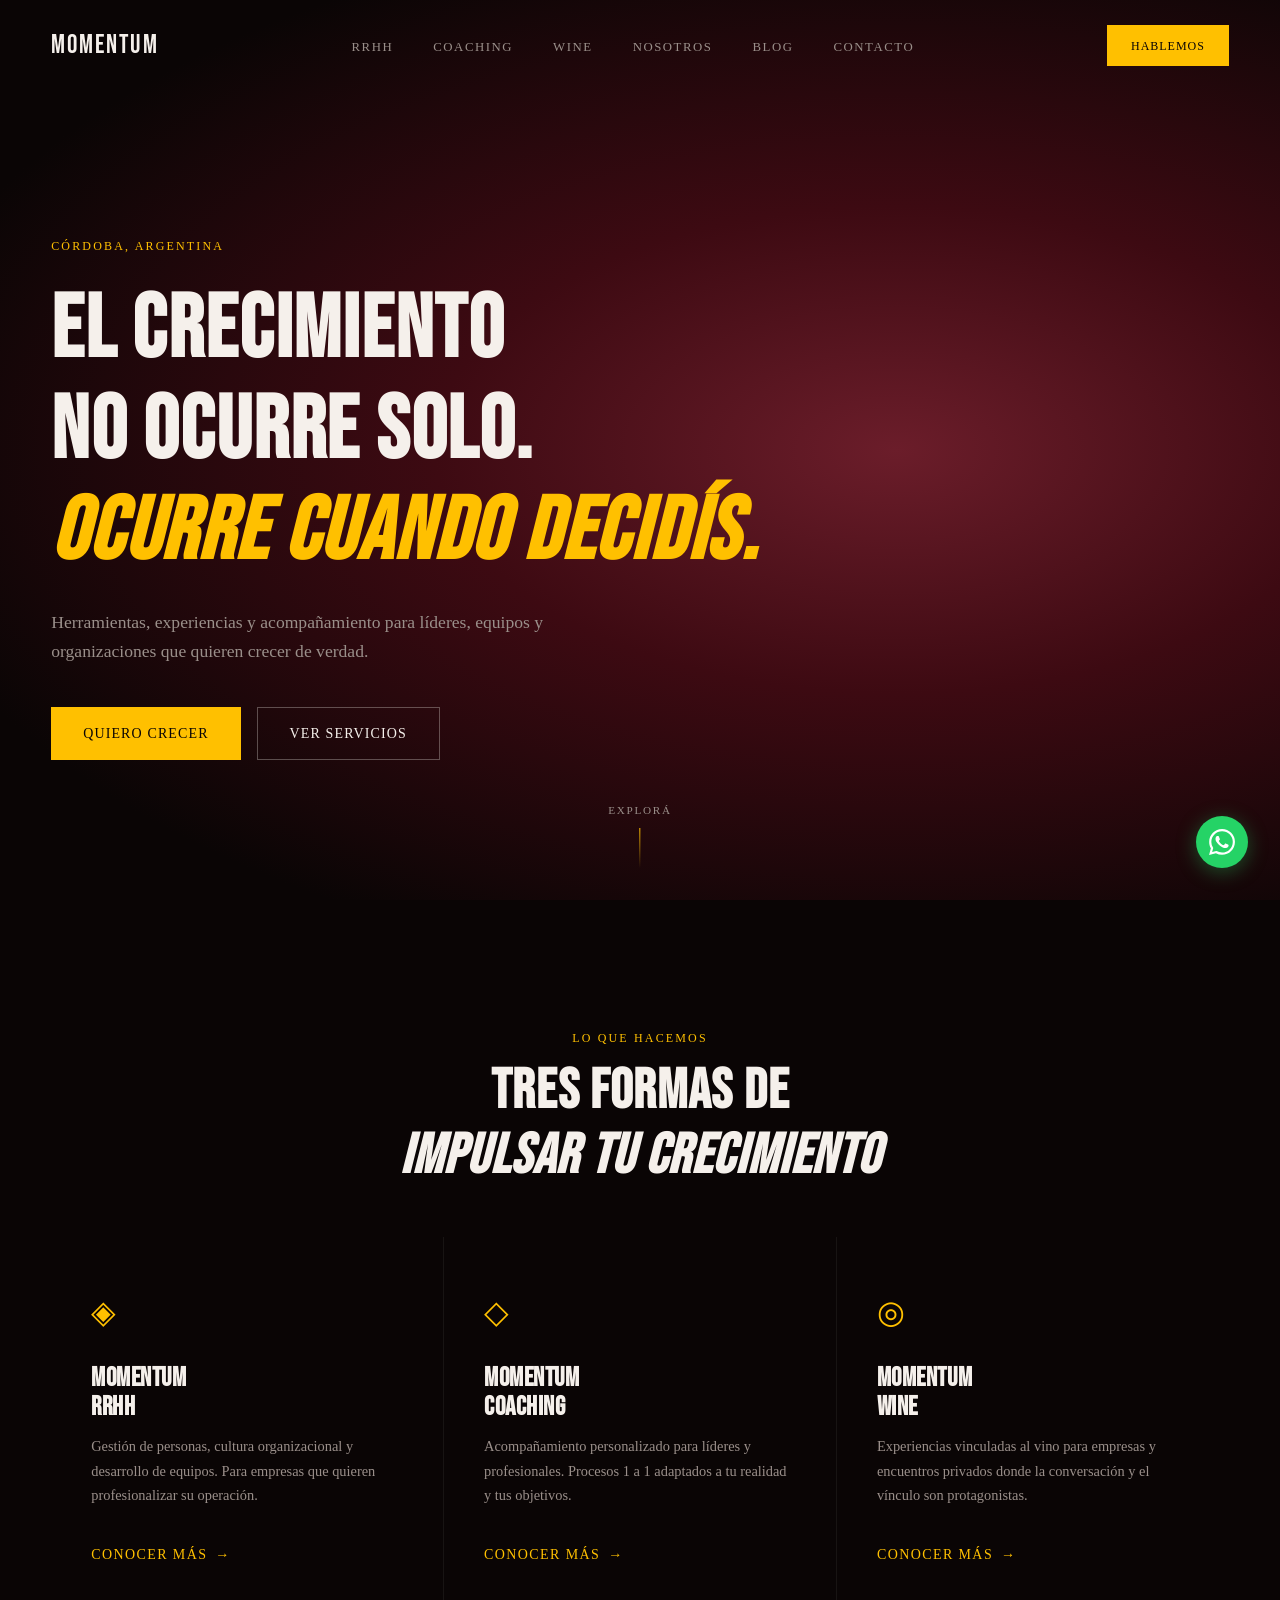
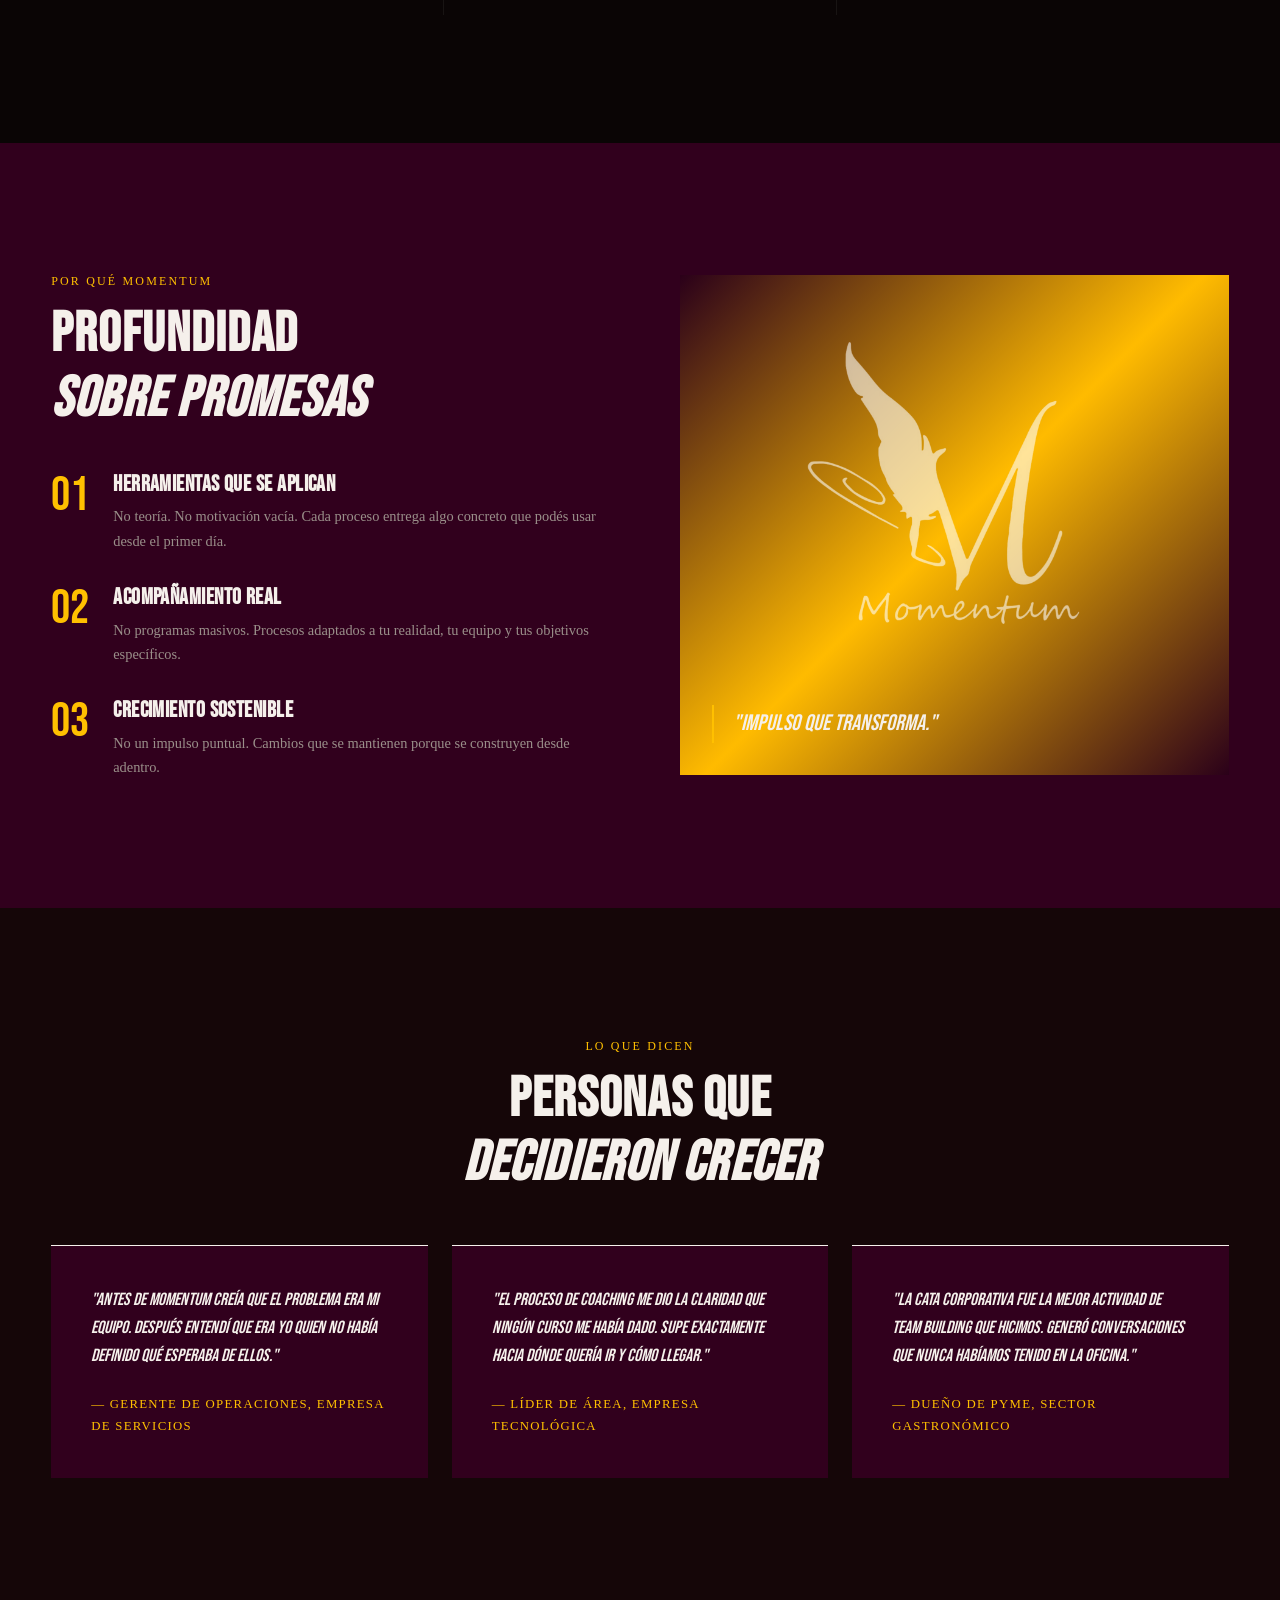
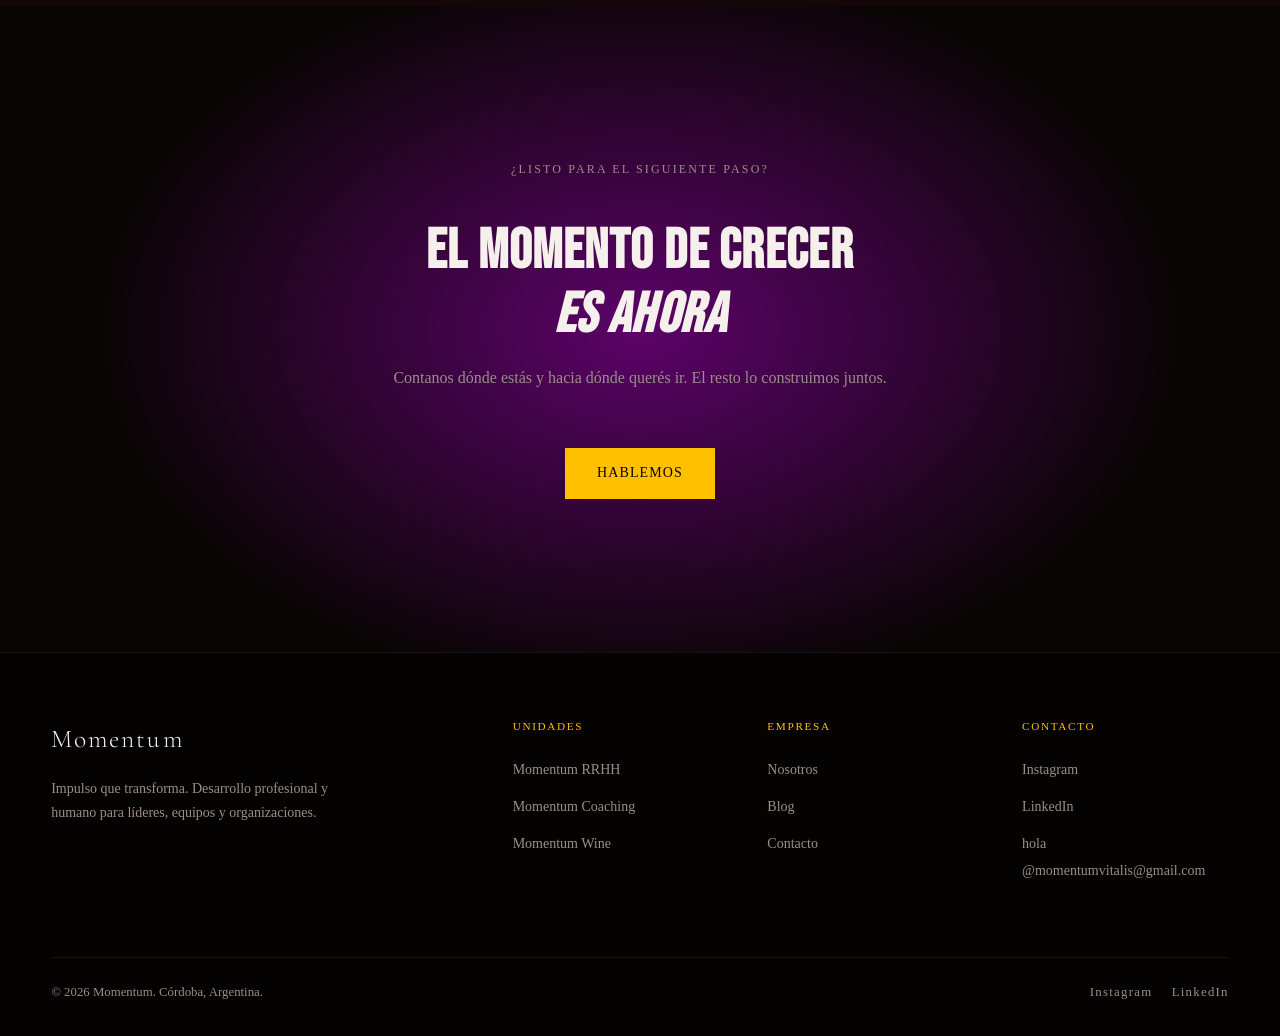
==== commit cae160f7: "actualizar estilos y contenido" ====
--- a/index.html
+++ b/index.html
@@ -16,7 +16,7 @@
   <header class="header">
     <div class="container">
       <nav class="nav">
-        <a href="index.html" class="nav__logo">M<span style="color:#C4922A">.</span>omentum</a>
+        <a href="index.html" class="nav__logo">Momentum</a>
         <ul class="nav__links">
           <li><a href="pages/rrhh.html">RRHH</a></li>
           <li><a href="pages/coaching.html">Coaching</a></li>
@@ -119,12 +119,14 @@
             </li>
           </ul>
         </div>
-        <div class="diferencial__visual fade-in">
-          <div style="width:100%;height:100%;background:linear-gradient(135deg,#3d0a12 0%,#6B1D2A 50%,#C4922A22 100%);display:flex;align-items:center;justify-content:center;">
-            <div style="font-family:'Cormorant Garamond',serif;font-size:10rem;font-weight:300;color:rgba(107,29,42,.5);line-height:1;">M</div>
-          </div>
-          <blockquote class="diferencial__quote">"Impulso que transforma."</blockquote>
-        </div>
+<div class="diferencial__visual fade-in">
+  <div class="diferencial__bg">
+    <img src="./footage/Logo-Momentum.webp" alt="Momentum Logo" id="logo-momentum">
+  </div>
+  <blockquote class="diferencial__quote">"Impulso que transforma."</blockquote>
+</div>
+
+
       </div>
     </div>
   </section>
@@ -165,7 +167,7 @@
     <div class="container">
       <div class="footer__grid">
         <div class="footer__brand">
-          <div style="font-family:'Cormorant Garamond',serif;font-size:1.6rem;font-weight:300;letter-spacing:.08em;">M<span style="color:#C4922A">.</span>omentum</div>
+          <div style="font-family:'Cormorant Garamond',serif;font-size:1.6rem;font-weight:300;letter-spacing:.08em;">Momentum</div>
           <p>Impulso que transforma. Desarrollo profesional y humano para líderes, equipos y organizaciones.</p>
         </div>
         <div class="footer__col">
@@ -187,23 +189,23 @@
         <div class="footer__col">
           <h5>Contacto</h5>
           <ul>
-            <li><a href="https://instagram.com" target="_blank">Instagram</a></li>
-            <li><a href="https://linkedin.com" target="_blank">LinkedIn</a></li>
-            <li><a href="mailto:hola@momentum.com.ar">hola@momentum.com.ar</a></li>
+            <li><a href="https://www.instagram.com/momentum.okk?igsh=cmFwejJ6MzdhMGRl" target="_blank">Instagram</a></li>
+            <li><a href="https://www.linkedin.com/in/vmariana917/" target="_blank">LinkedIn</a></li>
+            <li><a href="mailto:momentumvitalis@gmail.com">hola @momentumvitalis@gmail.com</a></li>
           </ul>
         </div>
       </div>
       <div class="footer__bottom">
-        <p>© 2025 Momentum. Córdoba, Argentina.</p>
+        <p>© 2026 Momentum. Córdoba, Argentina.</p>
         <div class="footer__social">
-          <a href="https://instagram.com" target="_blank">Instagram</a>
-          <a href="https://linkedin.com" target="_blank">LinkedIn</a>
+          <a href="https://www.instagram.com/momentum.okk?igsh=cmFwejJ6MzdhMGRl" target="_blank">Instagram</a>
+          <a href="https://www.linkedin.com/in/vmariana917/" target="_blank">LinkedIn</a>
         </div>
       </div>
     </div>
   </footer>
 
-  <a href="https://wa.me/5493510000000" target="_blank" class="wa-float" aria-label="WhatsApp">
+  <a href="https://wa.me/5493513838930" target="_blank" class="wa-float" aria-label="WhatsApp">
     <svg viewBox="0 0 24 24" xmlns="http://www.w3.org/2000/svg"><path d="M17.472 14.382c-.297-.149-1.758-.867-2.03-.967-.273-.099-.471-.148-.67.15-.197.297-.767.966-.94 1.164-.173.199-.347.223-.644.075-.297-.15-1.255-.463-2.39-1.475-.883-.788-1.48-1.761-1.653-2.059-.173-.297-.018-.458.13-.606.134-.133.298-.347.446-.52.149-.174.198-.298.298-.497.099-.198.05-.371-.025-.52-.075-.149-.669-1.612-.916-2.207-.242-.579-.487-.5-.669-.51-.173-.008-.371-.01-.57-.01-.198 0-.52.074-.792.372-.272.297-1.04 1.016-1.04 2.479 0 1.462 1.065 2.875 1.213 3.074.149.198 2.096 3.2 5.077 4.487.709.306 1.262.489 1.694.625.712.227 1.36.195 1.871.118.571-.085 1.758-.719 2.006-1.413.248-.694.248-1.289.173-1.413-.074-.124-.272-.198-.57-.347m-5.421 7.403h-.004a9.87 9.87 0 01-5.031-1.378l-.361-.214-3.741.982.998-3.648-.235-.374a9.86 9.86 0 01-1.51-5.26c.001-5.45 4.436-9.884 9.888-9.884 2.64 0 5.122 1.03 6.988 2.898a9.825 9.825 0 012.893 6.994c-.003 5.45-4.437 9.884-9.885 9.884m8.413-18.297A11.815 11.815 0 0012.05 0C5.495 0 .16 5.335.157 11.892c0 2.096.547 4.142 1.588 5.945L.057 24l6.305-1.654a11.882 11.882 0 005.683 1.448h.005c6.554 0 11.89-5.335 11.893-11.893a11.821 11.821 0 00-3.48-8.413z"/></svg>
   </a>
 
--- a/css/style.css
+++ b/css/style.css
@@ -1,16 +1,31 @@
-@import url('https://fonts.googleapis.com/css2?family=Cormorant+Garamond:ital,wght@0,300;0,400;0,600;1,300;1,400&family=Inter:wght@300;400;500&display=swap');
+@import url('https://fonts.googleapis.com/css2?family=Bebas+Neue&display=swap');
+
+@font-face {
+  font-family: 'Segoe Script';
+  src: local('Segoe Script');
+  font-weight: normal;
+  font-style: normal;
+}
+
+@font-face {
+  font-family: 'Monument Extended';
+  src: local('Monument Extended');
+  font-weight: 700;
+  font-style: normal;
+}
 
 /* ── TOKENS ── */
 :root {
   --negro:    #0a0505;
-  --borgona:  #3d0a12;
-  --borgona2: #6B1D2A;
-  --ambar:    #C4922A;
-  --amarillo: #F0C040;
+  --borgona:  #31001D;
+  --borgona2: #D800FF;
+  --ambar:    #FFC000;
+  --violeta:  #D800FF;
   --blanco:   #F5F0EB;
   --gris:     #9A8F8A;
-  --display:  'Cormorant Garamond', Georgia, serif;
-  --body:     'Inter', system-ui, sans-serif;
+  --display:  'Monument Extended', 'Bebas Neue', sans-serif;
+  --body:     'Palatino Linotype', Palatino, Georgia, serif;
+  --script:   'Segoe Script', cursive;
   --ease:     cubic-bezier(.4,0,.2,1);
 }
 
@@ -33,15 +48,25 @@
 /* ── TIPOGRAFÍA ── */
 h1, h2, h3, h4 {
   font-family: var(--display);
-  font-weight: 300;
+  font-weight: 700;
   line-height: 1.15;
-  letter-spacing: -0.01em;
+  letter-spacing: .02em;
 }
 
 h1 { font-size: clamp(2.8rem, 7vw, 5.5rem); }
 h2 { font-size: clamp(2rem, 4.5vw, 3.5rem); }
 h3 { font-size: clamp(1.4rem, 3vw, 2rem); }
 h4 { font-size: clamp(1.1rem, 2vw, 1.4rem); }
+
+body {
+  font-family: var(--body);
+  font-size: 16px;
+  line-height: 1.7;
+}
+
+p, li, a, span, label, input, textarea, select {
+  font-family: var(--body);
+}
 
 .eyebrow {
   font-family: var(--body);
@@ -52,9 +77,17 @@
   color: var(--ambar);
 }
 
+/* Segoe Script — para frases cortas, resaltadas o decorativas */
+.script {
+  font-family: var(--script);
+  font-size: 1.2em;
+  color: var(--ambar);
+  font-weight: normal;
+}
+
+/* Acento violeta */
+.accent-violeta { color: var(--violeta); }
 .accent { color: var(--ambar); }
-.accent-yellow { color: var(--amarillo); }
-
 /* ── LAYOUT ── */
 .container {
   width: min(1200px, 92vw);
@@ -210,6 +243,21 @@
   font-size: 2rem;
   cursor: pointer;
 }
+.diferencial__bg {
+  width: 100%;
+  height: 100%;
+  background: linear-gradient(135deg, #00000022 0%, #ffbb00 50%, #00000022 100%);
+  display: flex;
+  align-items: center;
+  justify-content: center;
+}
+
+#logo-momentum {
+  width: 60%;   /* ocupa el 60% del ancho del cuadrado */
+  height: auto;
+}
+
+
 
 /* ── HERO ── */
 .hero {
@@ -361,7 +409,7 @@
   font-family: var(--display);
   font-size: 3rem;
   font-weight: 300;
-  color: var(--borgona2);
+  color: var(--ambar);
   line-height: 1;
   flex-shrink: 0;
 }
@@ -403,7 +451,7 @@
 .testimonio {
   background: var(--borgona);
   padding: 2.5rem;
-  border-top: 1px solid var(--borgona2);
+  border-top: 1px solid var(--blanco);
 }
 
 .testimonio__text {
@@ -561,7 +609,7 @@
 .servicio-card {
   background: var(--borgona);
   padding: 2.5rem;
-  border-left: 2px solid var(--borgona2);
+  border-left: 2px solid var(--blanco);
   transition: border-color .3s var(--ease);
 }
 
@@ -589,7 +637,7 @@
   font-family: var(--display);
   font-size: 3.5rem;
   font-weight: 300;
-  color: var(--borgona2);
+  color: var(--ambar);
   line-height: 1;
 }
 
@@ -706,6 +754,11 @@
 .form__group select option { background: var(--borgona); }
 
 /* Nosotros */
+#logo-momentum-sobrenosotros {
+  width: 300px;   /* aumentá este valor para agrandar */
+  height: auto;   /* mantiene proporción */
+}
+
 .equipo__grid {
   display: grid;
   grid-template-columns: repeat(auto-fit, minmax(280px, 1fr));
@@ -737,6 +790,41 @@
   margin-bottom: 1rem;
 }
 .equipo-card p { color: var(--gris); font-size: .875rem; }
+.valores-grid {
+  display: grid;
+  grid-template-columns: 1fr; /* mobile: uno debajo del otro */
+  gap: 2rem;
+}
+
+.valor {
+  padding: 2rem;
+  background: var(--borgona);
+  border-top: 2px solid var(--ambar);
+  color: #fff;
+}
+
+.valor h4 {
+  margin-bottom: .75rem;
+}
+
+.valor p {
+  color: var(--gris);
+  font-size: .875rem;
+}
+
+/* Solo escritorio */
+@media (min-width: 1024px) {
+  .valores-grid {
+    grid-template-columns: repeat(3, 1fr); /* tres columnas */
+    grid-template-rows: auto auto;         /* dos filas */
+  }
+
+  .criterio {
+    grid-column: 2; /* se ubica en la segunda columna */
+    grid-row: 2;    /* en la segunda fila, justo debajo de Autenticidad */
+    text-align: center;
+  }
+}
 
 /* Wine */
 .wine__experiencias {
